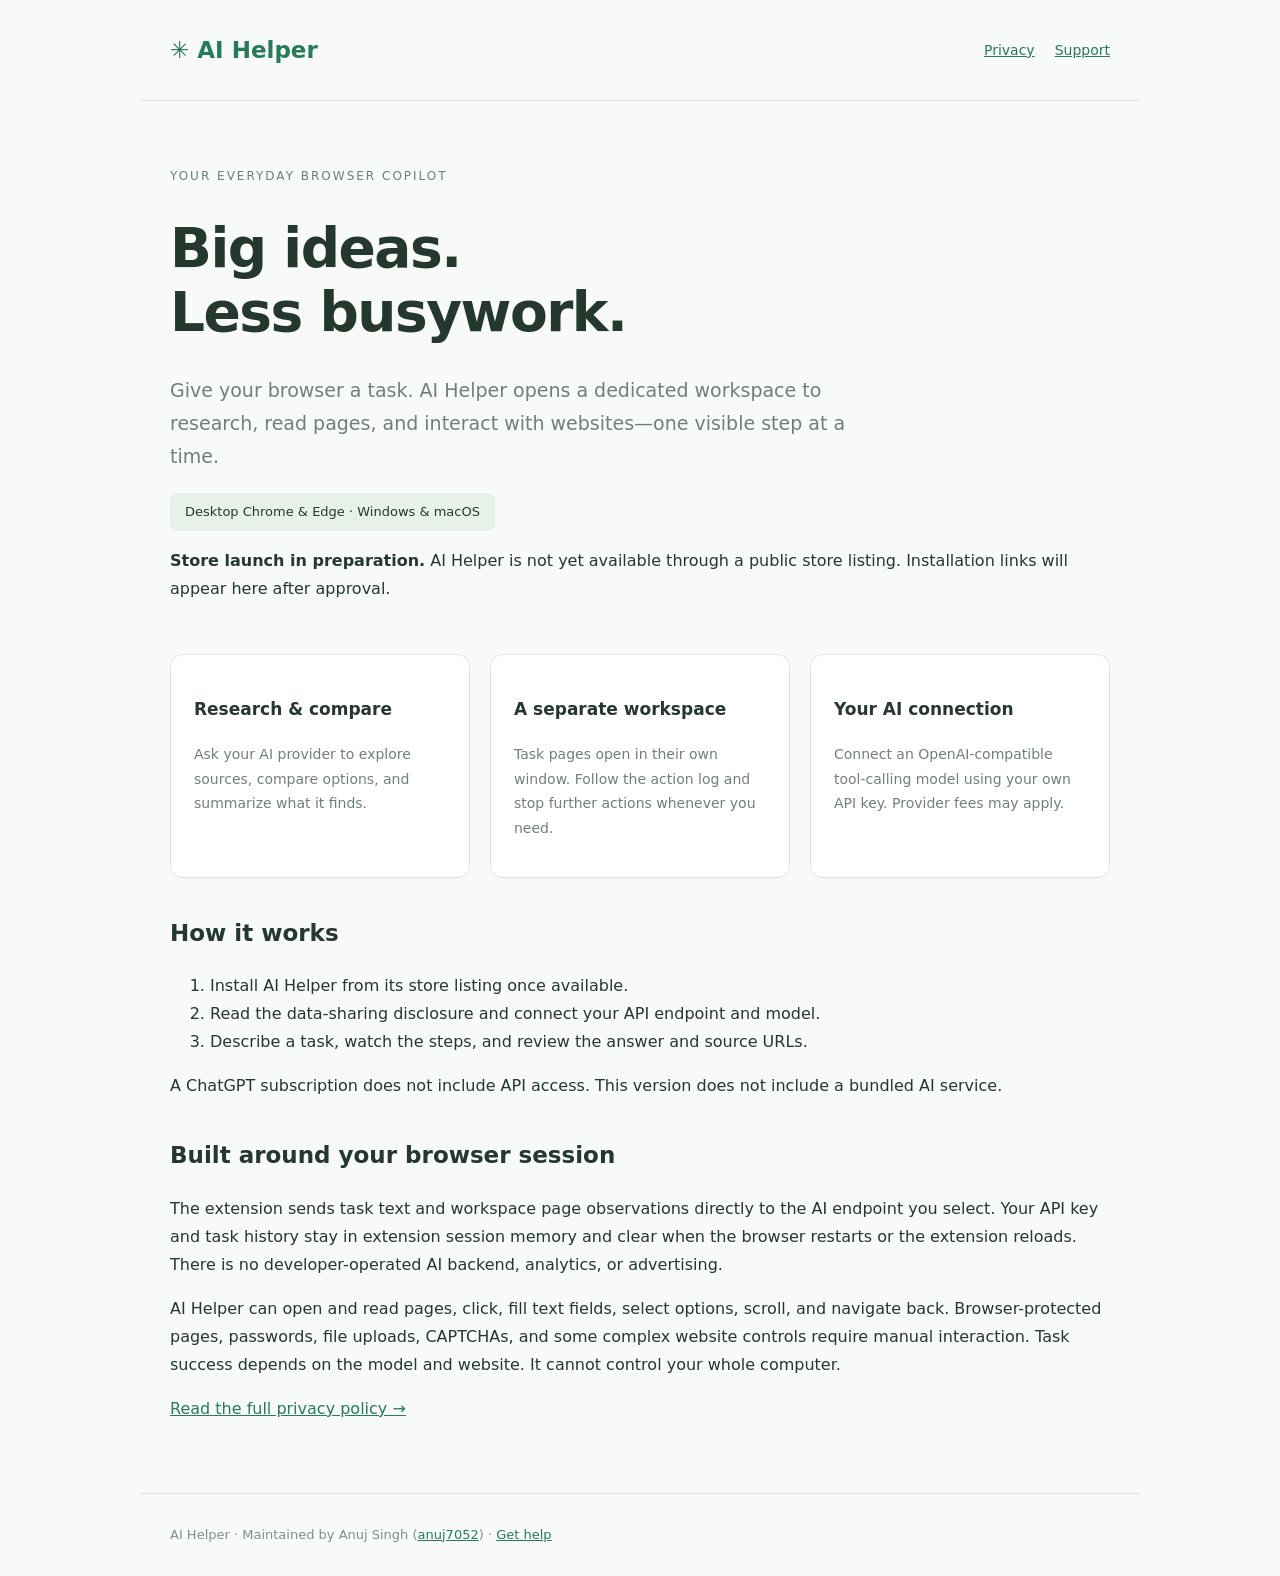
==== index.html @ 698e1591 "Prepare store launch with session privacy and publication materials" ====
<!doctype html>
<html lang="en"><head><meta charset="utf-8"><meta name="viewport" content="width=device-width, initial-scale=1"><meta name="description" content="AI Helper is a browser task assistant for desktop Chrome and Edge. Research, read, and work in a dedicated workspace with your own AI provider."><title>AI Helper · A helpful hand in your browser</title><link rel="stylesheet" href="site.css"></head><body>
<header><a class="brand" href="./">✳ AI Helper</a><nav><a href="privacy.html">Privacy</a><a href="support.html">Support</a></nav></header>
<main><section class="hero"><div class="eyebrow">YOUR EVERYDAY BROWSER COPILOT</div><h1>Big ideas.<br>Less busywork.</h1><p class="lead">Give your browser a task. AI Helper opens a dedicated workspace to research, read pages, and interact with websites—one visible step at a time.</p><span class="badge">Desktop Chrome & Edge · Windows & macOS</span><p><strong>Store launch in preparation.</strong> AI Helper is not yet available through a public store listing. Installation links will appear here after approval.</p></section>
<div class="grid"><article class="card"><h3>Research & compare</h3><p>Ask your AI provider to explore sources, compare options, and summarize what it finds.</p></article><article class="card"><h3>A separate workspace</h3><p>Task pages open in their own window. Follow the action log and stop further actions whenever you need.</p></article><article class="card"><h3>Your AI connection</h3><p>Connect an OpenAI-compatible tool-calling model using your own API key. Provider fees may apply.</p></article></div>
<section><h2>How it works</h2><ol><li>Install AI Helper from its store listing once available.</li><li>Read the data-sharing disclosure and connect your API endpoint and model.</li><li>Describe a task, watch the steps, and review the answer and source URLs.</li></ol><p>A ChatGPT subscription does not include API access. This version does not include a bundled AI service.</p></section>
<section><h2>Built around your browser session</h2><p>The extension sends task text and workspace page observations directly to the AI endpoint you select. Your API key and task history stay in extension session memory and clear when the browser restarts or the extension reloads. There is no developer-operated AI backend, analytics, or advertising.</p><p>AI Helper can open and read pages, click, fill text fields, select options, scroll, and navigate back. Browser-protected pages, passwords, file uploads, CAPTCHAs, and some complex website controls require manual interaction. Task success depends on the model and website. It cannot control your whole computer.</p><a href="privacy.html">Read the full privacy policy →</a></section></main>
<footer>AI Helper · Maintained by Anuj Singh (<a href="https://github.com/anuj7052">anuj7052</a>) · <a href="support.html">Get help</a></footer></body></html>
---- site.css ----
:root{font-family:system-ui,-apple-system,"Segoe UI",sans-serif;color:#25382e;background:#f7faf8;line-height:1.75}*{box-sizing:border-box}body{margin:0}header,main,footer{max-width:1000px;padding:30px;margin:auto}header{display:flex;justify-content:space-between;align-items:center;border-bottom:1px solid #dce6df}.brand{font-size:23px;font-weight:750;text-decoration:none;color:#267b59}nav{display:flex;gap:20px;font-size:14px}a{color:#267b59}h1{font-size:clamp(32px,5vw,55px);line-height:1.15;letter-spacing:-1.5px;margin:30px 0}h2{font-size:23px;margin-top:35px}h3{font-size:17px}.hero{padding:35px 0}.eyebrow{font-size:12px;letter-spacing:2px;color:#688273}.lead{font-size:19px;color:#6f8175;max-width:720px}.badge{display:inline-block;background:#e7f0e9;padding:8px 15px;border-radius:7px;font-size:13px}.grid{display:grid;grid-template-columns:repeat(3,1fr);gap:20px}.card{border:1px solid #dce6df;border-radius:12px;background:#fff;padding:23px}.card p{font-size:14px;color:#6f8175}.notice{background:#eaf2ed;border-left:4px solid #267b59;padding:16px 22px;margin:25px 0}footer{border-top:1px solid #dce6df;color:#7f9185;font-size:13px;margin-top:40px}table{border-collapse:collapse;width:100%;font-size:14px}td,th{border:1px solid #dce6df;padding:12px;text-align:left}code{background:#eaf2ed;padding:2px 5px;border-radius:4px}.article{max-width:850px}.article h1{font-size:40px}.button{display:inline-block;background:#267b59;color:white;border-radius:7px;padding:10px 18px;text-decoration:none}.meta{font-size:13px;color:#738879}@media(max-width:650px){header{align-items:flex-start;gap:20px}nav{gap:10px;flex-wrap:wrap}.grid{grid-template-columns:1fr}header,main,footer{padding:22px}}
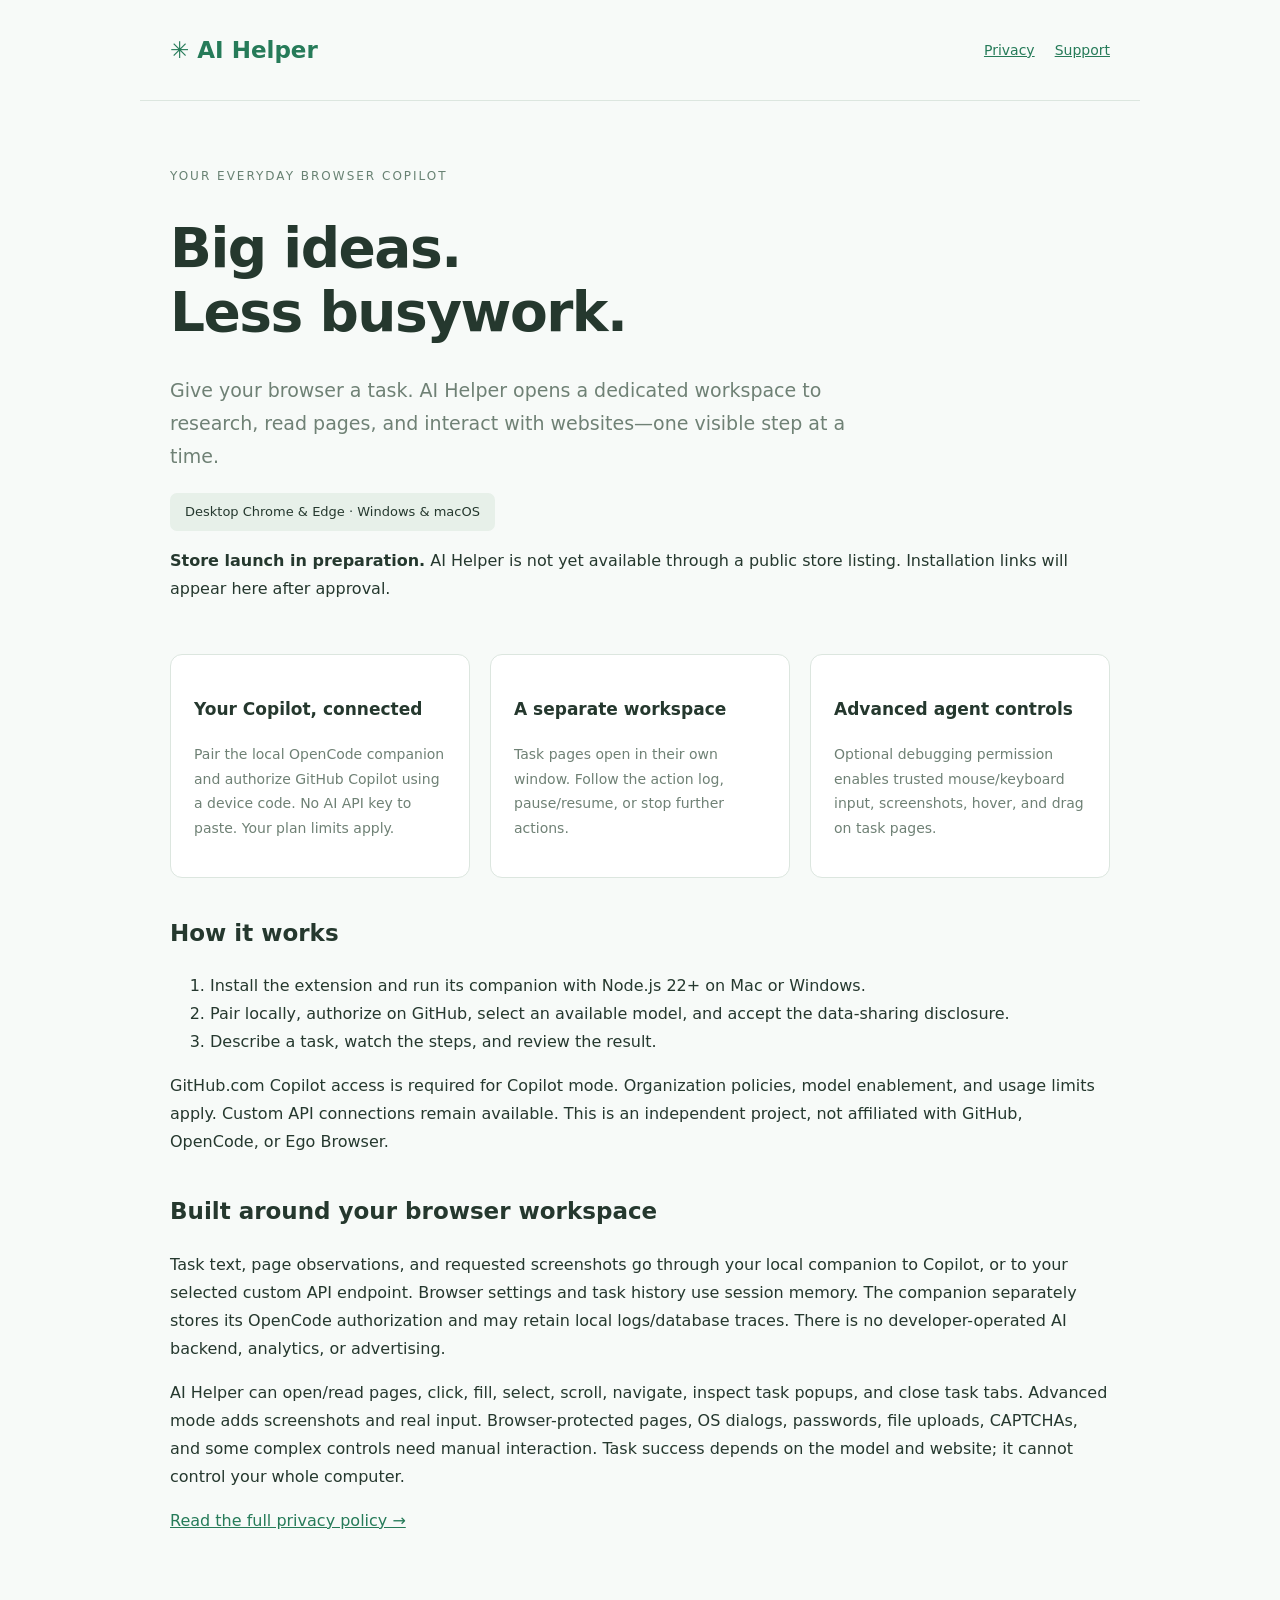
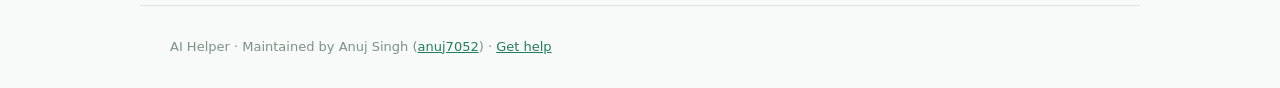
==== commit e1d9bfd2: "Add Copilot companion login and advanced browser agent controls" ====
--- a/index.html
+++ b/index.html
@@ -2,7 +2,7 @@
 <html lang="en"><head><meta charset="utf-8"><meta name="viewport" content="width=device-width, initial-scale=1"><meta name="description" content="AI Helper is a browser task assistant for desktop Chrome and Edge. Research, read, and work in a dedicated workspace with your own AI provider."><title>AI Helper · A helpful hand in your browser</title><link rel="stylesheet" href="site.css"></head><body>
 <header><a class="brand" href="./">✳ AI Helper</a><nav><a href="privacy.html">Privacy</a><a href="support.html">Support</a></nav></header>
 <main><section class="hero"><div class="eyebrow">YOUR EVERYDAY BROWSER COPILOT</div><h1>Big ideas.<br>Less busywork.</h1><p class="lead">Give your browser a task. AI Helper opens a dedicated workspace to research, read pages, and interact with websites—one visible step at a time.</p><span class="badge">Desktop Chrome & Edge · Windows & macOS</span><p><strong>Store launch in preparation.</strong> AI Helper is not yet available through a public store listing. Installation links will appear here after approval.</p></section>
-<div class="grid"><article class="card"><h3>Research & compare</h3><p>Ask your AI provider to explore sources, compare options, and summarize what it finds.</p></article><article class="card"><h3>A separate workspace</h3><p>Task pages open in their own window. Follow the action log and stop further actions whenever you need.</p></article><article class="card"><h3>Your AI connection</h3><p>Connect an OpenAI-compatible tool-calling model using your own API key. Provider fees may apply.</p></article></div>
-<section><h2>How it works</h2><ol><li>Install AI Helper from its store listing once available.</li><li>Read the data-sharing disclosure and connect your API endpoint and model.</li><li>Describe a task, watch the steps, and review the answer and source URLs.</li></ol><p>A ChatGPT subscription does not include API access. This version does not include a bundled AI service.</p></section>
-<section><h2>Built around your browser session</h2><p>The extension sends task text and workspace page observations directly to the AI endpoint you select. Your API key and task history stay in extension session memory and clear when the browser restarts or the extension reloads. There is no developer-operated AI backend, analytics, or advertising.</p><p>AI Helper can open and read pages, click, fill text fields, select options, scroll, and navigate back. Browser-protected pages, passwords, file uploads, CAPTCHAs, and some complex website controls require manual interaction. Task success depends on the model and website. It cannot control your whole computer.</p><a href="privacy.html">Read the full privacy policy →</a></section></main>
+<div class="grid"><article class="card"><h3>Your Copilot, connected</h3><p>Pair the local OpenCode companion and authorize GitHub Copilot using a device code. No AI API key to paste. Your plan limits apply.</p></article><article class="card"><h3>A separate workspace</h3><p>Task pages open in their own window. Follow the action log, pause/resume, or stop further actions.</p></article><article class="card"><h3>Advanced agent controls</h3><p>Optional debugging permission enables trusted mouse/keyboard input, screenshots, hover, and drag on task pages.</p></article></div>
+<section><h2>How it works</h2><ol><li>Install the extension and run its companion with Node.js 22+ on Mac or Windows.</li><li>Pair locally, authorize on GitHub, select an available model, and accept the data-sharing disclosure.</li><li>Describe a task, watch the steps, and review the result.</li></ol><p>GitHub.com Copilot access is required for Copilot mode. Organization policies, model enablement, and usage limits apply. Custom API connections remain available. This is an independent project, not affiliated with GitHub, OpenCode, or Ego Browser.</p></section>
+<section><h2>Built around your browser workspace</h2><p>Task text, page observations, and requested screenshots go through your local companion to Copilot, or to your selected custom API endpoint. Browser settings and task history use session memory. The companion separately stores its OpenCode authorization and may retain local logs/database traces. There is no developer-operated AI backend, analytics, or advertising.</p><p>AI Helper can open/read pages, click, fill, select, scroll, navigate, inspect task popups, and close task tabs. Advanced mode adds screenshots and real input. Browser-protected pages, OS dialogs, passwords, file uploads, CAPTCHAs, and some complex controls need manual interaction. Task success depends on the model and website; it cannot control your whole computer.</p><a href="privacy.html">Read the full privacy policy →</a></section></main>
 <footer>AI Helper · Maintained by Anuj Singh (<a href="https://github.com/anuj7052">anuj7052</a>) · <a href="support.html">Get help</a></footer></body></html>
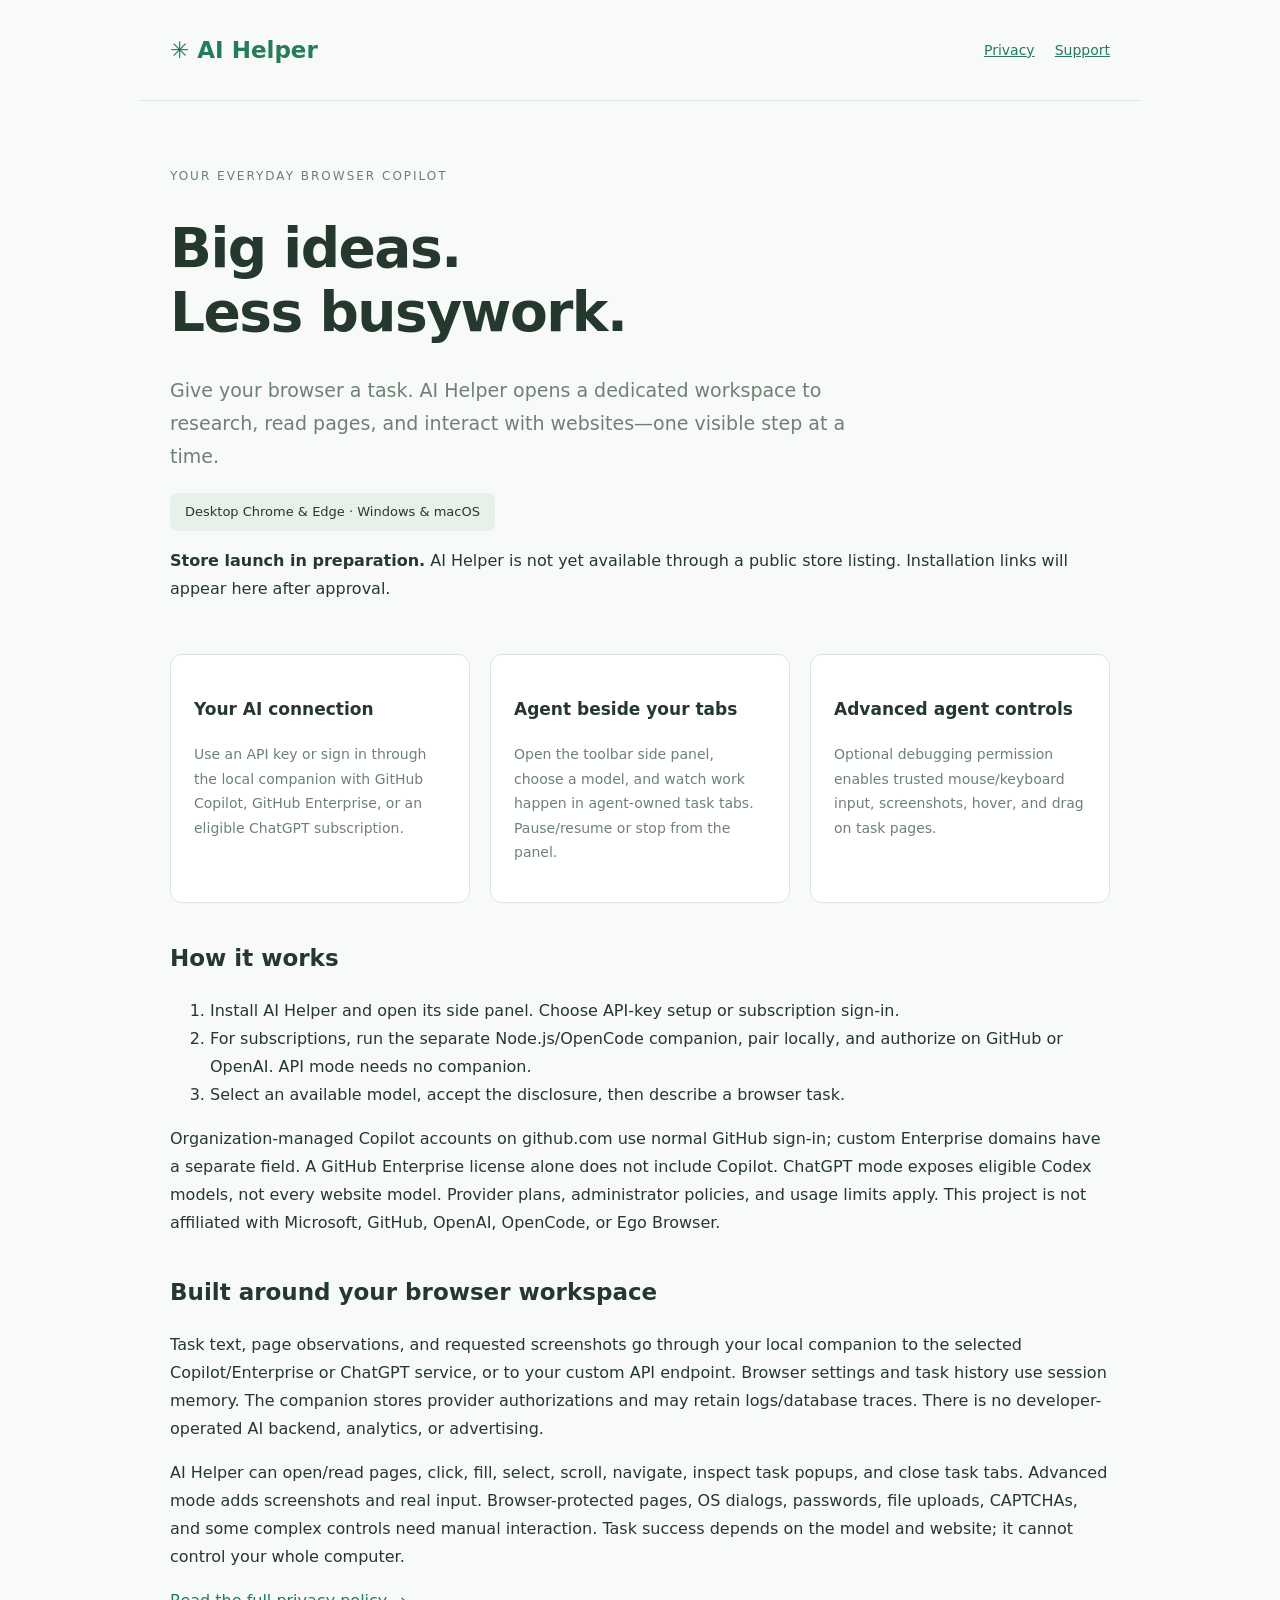
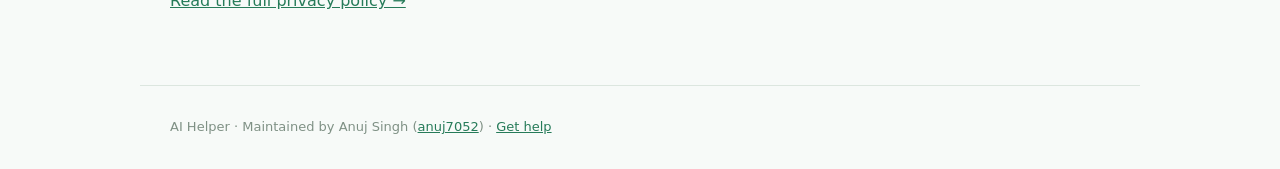
==== commit 8d9dc693: "Add subscription onboarding and browser agent side panel" ====
--- a/index.html
+++ b/index.html
@@ -2,7 +2,7 @@
 <html lang="en"><head><meta charset="utf-8"><meta name="viewport" content="width=device-width, initial-scale=1"><meta name="description" content="AI Helper is a browser task assistant for desktop Chrome and Edge. Research, read, and work in a dedicated workspace with your own AI provider."><title>AI Helper · A helpful hand in your browser</title><link rel="stylesheet" href="site.css"></head><body>
 <header><a class="brand" href="./">✳ AI Helper</a><nav><a href="privacy.html">Privacy</a><a href="support.html">Support</a></nav></header>
 <main><section class="hero"><div class="eyebrow">YOUR EVERYDAY BROWSER COPILOT</div><h1>Big ideas.<br>Less busywork.</h1><p class="lead">Give your browser a task. AI Helper opens a dedicated workspace to research, read pages, and interact with websites—one visible step at a time.</p><span class="badge">Desktop Chrome & Edge · Windows & macOS</span><p><strong>Store launch in preparation.</strong> AI Helper is not yet available through a public store listing. Installation links will appear here after approval.</p></section>
-<div class="grid"><article class="card"><h3>Your Copilot, connected</h3><p>Pair the local OpenCode companion and authorize GitHub Copilot using a device code. No AI API key to paste. Your plan limits apply.</p></article><article class="card"><h3>A separate workspace</h3><p>Task pages open in their own window. Follow the action log, pause/resume, or stop further actions.</p></article><article class="card"><h3>Advanced agent controls</h3><p>Optional debugging permission enables trusted mouse/keyboard input, screenshots, hover, and drag on task pages.</p></article></div>
-<section><h2>How it works</h2><ol><li>Install the extension and run its companion with Node.js 22+ on Mac or Windows.</li><li>Pair locally, authorize on GitHub, select an available model, and accept the data-sharing disclosure.</li><li>Describe a task, watch the steps, and review the result.</li></ol><p>GitHub.com Copilot access is required for Copilot mode. Organization policies, model enablement, and usage limits apply. Custom API connections remain available. This is an independent project, not affiliated with GitHub, OpenCode, or Ego Browser.</p></section>
-<section><h2>Built around your browser workspace</h2><p>Task text, page observations, and requested screenshots go through your local companion to Copilot, or to your selected custom API endpoint. Browser settings and task history use session memory. The companion separately stores its OpenCode authorization and may retain local logs/database traces. There is no developer-operated AI backend, analytics, or advertising.</p><p>AI Helper can open/read pages, click, fill, select, scroll, navigate, inspect task popups, and close task tabs. Advanced mode adds screenshots and real input. Browser-protected pages, OS dialogs, passwords, file uploads, CAPTCHAs, and some complex controls need manual interaction. Task success depends on the model and website; it cannot control your whole computer.</p><a href="privacy.html">Read the full privacy policy →</a></section></main>
+<div class="grid"><article class="card"><h3>Your AI connection</h3><p>Use an API key or sign in through the local companion with GitHub Copilot, GitHub Enterprise, or an eligible ChatGPT subscription.</p></article><article class="card"><h3>Agent beside your tabs</h3><p>Open the toolbar side panel, choose a model, and watch work happen in agent-owned task tabs. Pause/resume or stop from the panel.</p></article><article class="card"><h3>Advanced agent controls</h3><p>Optional debugging permission enables trusted mouse/keyboard input, screenshots, hover, and drag on task pages.</p></article></div>
+<section><h2>How it works</h2><ol><li>Install AI Helper and open its side panel. Choose API-key setup or subscription sign-in.</li><li>For subscriptions, run the separate Node.js/OpenCode companion, pair locally, and authorize on GitHub or OpenAI. API mode needs no companion.</li><li>Select an available model, accept the disclosure, then describe a browser task.</li></ol><p>Organization-managed Copilot accounts on github.com use normal GitHub sign-in; custom Enterprise domains have a separate field. A GitHub Enterprise license alone does not include Copilot. ChatGPT mode exposes eligible Codex models, not every website model. Provider plans, administrator policies, and usage limits apply. This project is not affiliated with Microsoft, GitHub, OpenAI, OpenCode, or Ego Browser.</p></section>
+<section><h2>Built around your browser workspace</h2><p>Task text, page observations, and requested screenshots go through your local companion to the selected Copilot/Enterprise or ChatGPT service, or to your custom API endpoint. Browser settings and task history use session memory. The companion stores provider authorizations and may retain logs/database traces. There is no developer-operated AI backend, analytics, or advertising.</p><p>AI Helper can open/read pages, click, fill, select, scroll, navigate, inspect task popups, and close task tabs. Advanced mode adds screenshots and real input. Browser-protected pages, OS dialogs, passwords, file uploads, CAPTCHAs, and some complex controls need manual interaction. Task success depends on the model and website; it cannot control your whole computer.</p><a href="privacy.html">Read the full privacy policy →</a></section></main>
 <footer>AI Helper · Maintained by Anuj Singh (<a href="https://github.com/anuj7052">anuj7052</a>) · <a href="support.html">Get help</a></footer></body></html>
